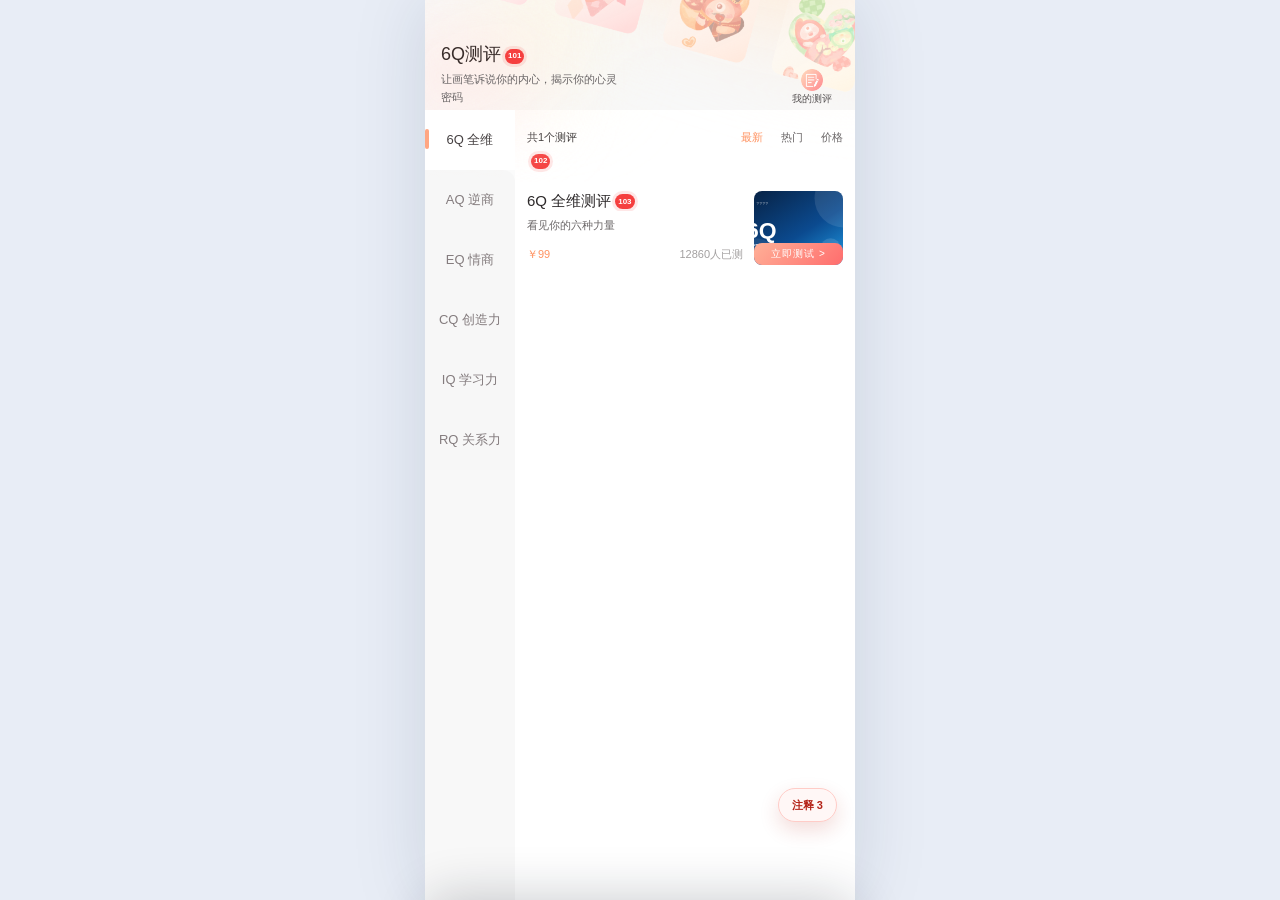
==== 6Q_exam_h5/index.html @ 6b04bda8 "feat(exam): v2.1.0 亲子养育报告改版 基线重定为 v2.0.0（清除 v3.0.0 痕迹）。 新增 5 力 / 20 题 / 60 分计分与三档：低档 0-23、中档 24-47、高" ====
<!DOCTYPE html>
<html lang="zh-CN">
<head>
  <meta charset="UTF-8" />
  <meta name="viewport" content="width=device-width, initial-scale=1.0, viewport-fit=cover" />
  <title>6Q测评</title>
  <link rel="stylesheet" href="css/h5.css?v=4" />
  <link rel="stylesheet" href="css/source.css?v=4" />
</head>
<body data-page="menu">
  <div class="h5-app" id="app"><div id="h5-page"><div id="h5-bottom"></div></div></div>
  <script src="js/data.js?v=4"></script>
  <script src="js/notes.js?v=4"></script>
  <script src="js/core.js?v=4"></script>
  <script src="js/pages.js?v=4"></script>
</body>
</html>
---- 6Q_exam_h5/css/h5.css ----
/* 心画测评 H5 · v2.0.0 */
:root {
  --h5-primary: #1677ff;
  --h5-primary-deep: #0e63df;
  --h5-deep: #0b2b5c;
  --h5-orange: #ff7a45;
  --h5-pink: #eb2f96;
  --h5-green: #16a34a;
  --h5-ink: #172033;
  --h5-ink2: #39445a;
  --h5-muted: #7b8496;
  --h5-line: #edf0f5;
  --h5-bg: #f5f7fb;
  --h5-card: #ffffff;
  --h5-radius: 16px;
  --h5-shadow: 0 8px 24px rgba(20, 35, 70, .06);
  --h5-font: -apple-system, BlinkMacSystemFont, "Segoe UI", "PingFang SC", "Hiragino Sans GB", "Microsoft YaHei", sans-serif;
}
* { box-sizing: border-box; -webkit-tap-highlight-color: transparent; }
html, body { margin: 0; padding: 0; }
body {
  min-height: 100vh;
  display: flex;
  justify-content: center;
  background: #e8edf6;
  color: var(--h5-ink);
  font-family: var(--h5-font);
  font-size: 14px;
  -webkit-font-smoothing: antialiased;
}
a { color: inherit; text-decoration: none; }
button, input, textarea, select { font: inherit; }
button { cursor: pointer; }
img { display: block; max-width: 100%; }

.h5-app {
  width: 100%;
  max-width: 430px;
  min-height: 100vh;
  position: relative;
  overflow-x: hidden;
  background: var(--h5-bg);
  box-shadow: 0 0 70px rgba(15, 35, 70, .13);
}
#h5-page { padding-bottom: 76px; }

/* 状态栏 */
.h5-status {
  height: 42px;
  display: flex;
  align-items: center;
  justify-content: space-between;
  padding: 0 18px;
  font-size: 12px;
  font-weight: 700;
  letter-spacing: .02em;
  position: relative;
  z-index: 40;
}
.h5-status--light { color: #fff; background: #071e3d; }
.h5-status__icons { display: flex; align-items: center; gap: 5px; }
.h5-status__signal { display: flex; align-items: flex-end; gap: 2px; height: 10px; }
.h5-status__signal i { width: 2px; background: currentColor; border-radius: 1px; }
.h5-status__signal i:nth-child(1) { height: 4px; }
.h5-status__signal i:nth-child(2) { height: 6px; }
.h5-status__signal i:nth-child(3) { height: 8px; }
.h5-status__signal i:nth-child(4) { height: 10px; }
.h5-status__battery { width: 20px; height: 10px; border: 1px solid currentColor; border-radius: 3px; position: relative; opacity: .85; }
.h5-status__battery::after { content: ""; position: absolute; left: 2px; top: 2px; bottom: 2px; width: 12px; background: currentColor; border-radius: 1px; }

/* 导航 */
.h5-nav {
  position: sticky;
  top: 0;
  z-index: 30;
  height: 48px;
  display: flex;
  align-items: center;
  gap: 6px;
  padding: 0 12px;
  background: rgba(255, 255, 255, .92);
  backdrop-filter: blur(12px);
  border-bottom: 1px solid rgba(15, 23, 42, .04);
}
.h5-nav--clear { background: transparent; border-bottom: 0; backdrop-filter: none; color: #fff; }
.h5-nav__back {
  width: 34px; height: 34px;
  display: grid; place-items: center;
  border: 0; border-radius: 50%;
  background: rgba(15, 23, 42, .04);
  color: var(--h5-ink);
  font-size: 20px;
  line-height: 1;
  flex: 0 0 auto;
}
.h5-nav--clear .h5-nav__back { background: rgba(255,255,255,.16); color: #fff; }
.h5-nav h1 { flex: 1; margin: 0; font-size: 16px; font-weight: 700; text-align: center; }
.h5-nav__right { width: 34px; height: 34px; display: grid; place-items: center; border: 0; background: transparent; color: inherit; font-size: 18px; }
.h5-nav__right--text { width: auto; font-size: 12px; color: var(--h5-muted); }

/* 页面内容 */
.h5-scroll { padding-bottom: 92px; min-height: calc(100vh - 42px); }
.h5-pad { padding: 0 16px; }
.h5-section { margin: 18px 16px 0; }
.h5-section__head { display: flex; align-items: center; gap: 8px; margin-bottom: 10px; }
.h5-section__head h2 { margin: 0; font-size: 17px; font-weight: 800; letter-spacing: -.01em; }
.h5-section__head .h5-sub { color: var(--h5-muted); font-size: 11px; }
.h5-section__more { margin-left: auto; color: var(--h5-primary); font-size: 12px; }
.h5-card {
  background: var(--h5-card);
  border-radius: var(--h5-radius);
  box-shadow: var(--h5-shadow);
  padding: 16px;
}
.h5-card + .h5-card { margin-top: 12px; }
.h5-card__title { margin: 0 0 8px; font-size: 15px; font-weight: 800; }
.h5-muted { color: var(--h5-muted); }
.h5-small { font-size: 12px; }
.h5-tiny { font-size: 10px; }
.h5-mt8 { margin-top: 8px; } .h5-mt12 { margin-top: 12px; } .h5-mt16 { margin-top: 16px; } .h5-mt20 { margin-top: 20px; }
.h5-mb8 { margin-bottom: 8px; } .h5-mb12 { margin-bottom: 12px; } .h5-mb16 { margin-bottom: 16px; }
.h5-flex { display: flex; align-items: center; gap: 8px; }
.h5-between { display: flex; align-items: center; justify-content: space-between; gap: 8px; }
.h5-right { margin-left: auto; }

/* 首页 */
.h5-hero {
  position: relative;
  overflow: hidden;
  padding: 6px 18px 24px;
  color: #fff;
  background: linear-gradient(135deg, #071e3d 0%, #0b3b78 55%, #1677ff 100%);
  border-radius: 0 0 28px 28px;
}
.h5-hero::after {
  content: "";
  position: absolute; right: -70px; top: -90px;
  width: 260px; height: 260px; border-radius: 50%;
  background: radial-gradient(circle, rgba(255,255,255,.22), transparent 62%);
}
.h5-hero__brand { display: flex; align-items: center; gap: 9px; position: relative; z-index: 1; padding-top: 4px; }
.h5-hero__mark { width: 30px; height: 30px; border-radius: 9px; background: linear-gradient(135deg, #fff, #9cc8ff); box-shadow: inset 0 0 0 4px rgba(11,43,92,.22); }
.h5-hero__brand b { font-size: 15px; letter-spacing: .02em; }
.h5-hero__ver { margin-left: auto; padding: 2px 7px; border-radius: 999px; font-size: 10px; background: rgba(255,255,255,.14); border: 1px solid rgba(255,255,255,.22); }
.h5-hero h1 { position: relative; z-index: 1; margin: 20px 0 6px; font-size: 26px; line-height: 1.25; letter-spacing: -.02em; }
.h5-hero p { position: relative; z-index: 1; margin: 0; font-size: 12px; line-height: 1.7; opacity: .82; }
.h5-search {
  position: relative; z-index: 1;
  display: flex; align-items: center; gap: 8px;
  height: 42px; margin-top: 16px; padding: 0 14px;
  border-radius: 14px; background: rgba(255,255,255,.16);
  border: 1px solid rgba(255,255,255,.22);
  color: rgba(255,255,255,.78); font-size: 13px;
}
.h5-search input { flex: 1; min-width: 0; border: 0; background: transparent; color: #fff; outline: none; }
.h5-search input::placeholder { color: rgba(255,255,255,.62); }

.h5-cats { display: grid; grid-template-columns: repeat(6, 1fr); gap: 7px; margin-top: 18px; }
.h5-cat { display: flex; flex-direction: column; align-items: center; gap: 6px; color: #fff; font-size: 10px; }
.h5-cat__icon {
  width: 42px; height: 42px; border-radius: 14px;
  display: grid; place-items: center;
  font-size: 12px; font-weight: 800;
  background: rgba(255,255,255,.15);
  border: 1px solid rgba(255,255,255,.2);
  box-shadow: inset 0 1px 0 rgba(255,255,255,.2);
}
.h5-cat:nth-child(1) .h5-cat__icon { background: rgba(22,119,255,.45); }
.h5-cat:nth-child(2) .h5-cat__icon { background: rgba(47,128,237,.42); }
.h5-cat:nth-child(3) .h5-cat__icon { background: rgba(235,47,150,.4); }
.h5-cat:nth-child(4) .h5-cat__icon { background: rgba(250,140,22,.4); }
.h5-cat:nth-child(5) .h5-cat__icon { background: rgba(19,168,168,.4); }
.h5-cat:nth-child(6) .h5-cat__icon { background: rgba(82,196,26,.38); }

.h5-hscroll { display: flex; gap: 12px; overflow-x: auto; padding: 2px 16px 6px; margin: 0 -16px; scrollbar-width: none; }
.h5-hscroll::-webkit-scrollbar { display: none; }
.h5-rec {
  flex: 0 0 236px; overflow: hidden;
  border-radius: 16px; background: #fff; box-shadow: var(--h5-shadow);
}
.h5-rec img { width: 100%; height: 132px; object-fit: cover; }
.h5-rec__body { padding: 11px 12px 13px; }
.h5-rec__body b { display: block; font-size: 14px; line-height: 1.4; }
.h5-rec__body span { display: block; margin-top: 3px; color: var(--h5-muted); font-size: 11px; }
.h5-rec__foot { display: flex; align-items: center; margin-top: 9px; }
.h5-rec__price { color: #e85d04; font-weight: 800; font-size: 14px; }
.h5-rec__price small { font-weight: 400; font-size: 10px; color: var(--h5-muted); }
.h5-rec__go { margin-left: auto; padding: 5px 10px; border-radius: 999px; background: #eaf2ff; color: var(--h5-primary); font-size: 11px; font-weight: 700; }

.h5-goods { display: flex; gap: 12px; padding: 12px; border-radius: 16px; background: #fff; box-shadow: var(--h5-shadow); }
.h5-goods + .h5-goods { margin-top: 10px; }
.h5-goods img { width: 104px; height: 70px; border-radius: 11px; object-fit: cover; flex: 0 0 auto; }
.h5-goods__body { flex: 1; min-width: 0; display: flex; flex-direction: column; }
.h5-goods__body b { font-size: 14px; line-height: 1.4; }
.h5-goods__body p { margin: 4px 0 0; color: var(--h5-muted); font-size: 11px; line-height: 1.5; display: -webkit-box; -webkit-line-clamp: 2; -webkit-box-orient: vertical; overflow: hidden; }
.h5-goods__meta { display: flex; align-items: center; gap: 8px; margin-top: auto; padding-top: 7px; color: var(--h5-muted); font-size: 10px; }
.h5-goods__meta i { font-style: normal; }
.h5-goods__price { margin-left: auto; color: #e85d04; font-weight: 800; font-size: 13px; }

.h5-empty { padding: 46px 20px; text-align: center; color: var(--h5-muted); }
.h5-empty b { display: block; margin-bottom: 6px; color: var(--h5-ink2); font-size: 14px; }

/* 底部导航 */
.h5-bottom {
  position: fixed;
  left: 50%; bottom: 0;
  transform: translateX(-50%);
  z-index: 35;
  width: 100%; max-width: 430px;
  height: 62px;
  display: grid; grid-template-columns: repeat(3, 1fr);
  background: rgba(255,255,255,.96);
  border-top: 1px solid rgba(15,23,42,.06);
  backdrop-filter: blur(14px);
  padding-bottom: env(safe-area-inset-bottom, 0);
}
.h5-tab { display: flex; flex-direction: column; align-items: center; justify-content: center; gap: 3px; color: #9aa3b2; font-size: 10px; }
.h5-tab__icon { font-size: 19px; line-height: 1; opacity: .75; }
.h5-tab.is-on { color: var(--h5-primary); font-weight: 700; }
.h5-tab.is-on .h5-tab__icon { opacity: 1; }

/* 详情 */
.h5-detail-hero { position: relative; height: 224px; overflow: hidden; background: #0b2b5c; }
.h5-detail-hero img { width: 100%; height: 100%; object-fit: cover; }
.h5-detail-hero::after { content: ""; position: absolute; inset: 0; background: linear-gradient(180deg, rgba(0,0,0,.04), rgba(0,0,0,.46)); }
.h5-detail-hero__copy { position: absolute; left: 18px; right: 18px; bottom: 22px; z-index: 2; color: #fff; }
.h5-detail-hero__copy h1 { margin: 0 0 6px; font-size: 24px; line-height: 1.25; letter-spacing: -.02em; }
.h5-detail-hero__copy p { margin: 0; font-size: 12px; opacity: .82; }
.h5-detail-body { position: relative; margin-top: -18px; border-radius: 20px 20px 0 0; background: var(--h5-bg); padding-top: 18px; }
.h5-chip-row { display: flex; flex-wrap: wrap; gap: 7px; }
.h5-chip { padding: 5px 9px; border-radius: 999px; background: #f0f4fa; color: var(--h5-ink2); font-size: 11px; }
.h5-chip--blue { background: #eaf2ff; color: var(--h5-primary); }
.h5-price-row { display: flex; align-items: flex-end; gap: 8px; margin-top: 14px; }
.h5-price { color: #e85d04; font-size: 27px; font-weight: 800; line-height: 1; }
.h5-price small { font-size: 12px; font-weight: 500; color: var(--h5-muted); }
.h5-buy-count { margin-left: auto; color: var(--h5-muted); font-size: 11px; }
.h5-list { margin: 0; padding: 0; list-style: none; }
.h5-list li { position: relative; padding-left: 16px; margin: 8px 0; color: var(--h5-ink2); font-size: 13px; line-height: 1.7; }
.h5-list li::before { content: ""; position: absolute; left: 2px; top: 8px; width: 5px; height: 5px; border-radius: 50%; background: #a9c8ff; }
.h5-quote { padding: 12px 14px; border-radius: 12px; background: #f7f9fc; border-left: 3px solid #bcd7ff; color: var(--h5-ink2); font-size: 12px; line-height: 1.75; }
.h5-actionbar {
  position: fixed; left: 50%; bottom: 0; transform: translateX(-50%);
  z-index: 36; width: 100%; max-width: 430px;
  display: flex; align-items: center; gap: 10px;
  padding: 10px 14px calc(10px + env(safe-area-inset-bottom, 0));
  background: rgba(255,255,255,.97);
  border-top: 1px solid rgba(15,23,42,.06);
  backdrop-filter: blur(12px);
}
.h5-actionbar__icon { width: 42px; height: 42px; border: 1px solid var(--h5-line); border-radius: 12px; background: #fff; display: grid; place-items: center; color: var(--h5-muted); font-size: 17px; }
.h5-actionbar__icon.is-on { color: var(--h5-orange); border-color: #ffd8c2; background: #fff7f2; }
.h5-btn {
  display: flex; align-items: center; justify-content: center; gap: 6px;
  min-height: 44px; padding: 0 18px;
  border: 0; border-radius: 13px;
  background: var(--h5-primary); color: #fff;
  font-size: 15px; font-weight: 700;
  box-shadow: 0 8px 18px rgba(22,119,255,.24);
}
.h5-btn:active { transform: translateY(1px); }
.h5-btn--block { flex: 1; width: 100%; }
.h5-btn--ghost { background: #fff; color: var(--h5-primary); border: 1px solid #cfe0ff; box-shadow: none; }
.h5-btn--orange { background: linear-gradient(135deg, #ff8a3d, #ff6b35); box-shadow: 0 8px 18px rgba(255,107,53,.26); }
.h5-btn--sm { min-height: 34px; padding: 0 12px; border-radius: 10px; font-size: 12px; }
.h5-btn[disabled] { opacity: .5; }

/* 答题 */
.h5-quiz-head { padding: 8px 16px 0; }
.h5-quiz-count { display: flex; align-items: baseline; gap: 5px; color: var(--h5-muted); font-size: 12px; }
.h5-quiz-count b { color: var(--h5-primary); font-size: 24px; line-height: 1; }
.h5-progress { height: 6px; margin-top: 10px; border-radius: 999px; background: #e8edf5; overflow: hidden; }
.h5-progress i { display: block; height: 100%; border-radius: 999px; background: linear-gradient(90deg, #65a8ff, #1677ff); transition: width .25s; }
.h5-question { margin: 18px 16px 0; padding: 20px 18px 18px; border-radius: 18px; background: #fff; box-shadow: var(--h5-shadow); }
.h5-question__tip { color: var(--h5-primary); font-size: 11px; font-weight: 700; letter-spacing: .04em; }
.h5-question h1 { margin: 8px 0 18px; font-size: 19px; line-height: 1.6; font-weight: 700; letter-spacing: -.01em; }
.h5-option {
  display: flex; align-items: flex-start; gap: 11px;
  width: 100%; margin-bottom: 10px; padding: 13px 14px;
  border: 1.5px solid #edf0f5; border-radius: 13px;
  background: #fbfcfe; color: var(--h5-ink2); text-align: left;
  font-size: 14px; line-height: 1.55;
  transition: all .16s;
}
.h5-option__letter {
  width: 24px; height: 24px; flex: 0 0 auto;
  display: grid; place-items: center;
  border-radius: 50%; background: #eef3fb; color: #64748b;
  font-size: 11px; font-weight: 700;
}
.h5-option.is-on { border-color: var(--h5-primary); background: #f2f8ff; color: var(--h5-ink); box-shadow: 0 0 0 3px rgba(22,119,255,.08); }
.h5-option.is-on .h5-option__letter { background: var(--h5-primary); color: #fff; }
.h5-quiz-foot { display: flex; gap: 10px; margin: 16px 16px 0; }
.h5-quiz-foot .h5-btn { flex: 1; }

/* 结果 */
.h5-result-hero {
  position: relative; overflow: hidden;
  padding: 18px 18px 28px; color: #fff;
  background: linear-gradient(135deg, #071e3d 0%, #0b3b78 52%, #1677ff 100%);
  border-radius: 0 0 30px 30px;
}
.h5-result-hero::after { content: ""; position: absolute; right: -60px; top: -80px; width: 240px; height: 240px; border-radius: 50%; background: radial-gradient(circle, rgba(255,255,255,.2), transparent 64%); }
.h5-result-hero__label { position: relative; z-index: 1; margin: 10px 0 0; font-size: 12px; opacity: .72; letter-spacing: .08em; }
.h5-result-hero h1 { position: relative; z-index: 1; margin: 4px 0 2px; font-size: 28px; letter-spacing: -.02em; }
.h5-result-hero p { position: relative; z-index: 1; margin: 0; font-size: 12px; opacity: .78; }
.h5-score-row { position: relative; z-index: 1; display: flex; align-items: center; gap: 18px; margin-top: 18px; }
.h5-ring { position: relative; width: 112px; height: 112px; flex: 0 0 auto; }
.h5-ring svg { width: 100%; height: 100%; transform: rotate(-90deg); }
.h5-ring__center { position: absolute; inset: 0; display: flex; flex-direction: column; align-items: center; justify-content: center; }
.h5-ring__center b { font-size: 31px; line-height: 1; letter-spacing: -.03em; }
.h5-ring__center span { margin-top: 4px; font-size: 10px; opacity: .72; }
.h5-score-meta { flex: 1; min-width: 0; }
.h5-score-meta b { display: block; font-size: 16px; margin-bottom: 4px; }
.h5-score-meta p { margin: 0; font-size: 12px; line-height: 1.6; opacity: .8; }
.h5-chart { width: 100%; height: auto; overflow: visible; }
.h5-dim-row { display: flex; align-items: center; gap: 10px; margin: 10px 0; }
.h5-dim-row__name { width: 64px; flex: 0 0 auto; color: var(--h5-ink2); font-size: 12px; }
.h5-dim-row__bar { flex: 1; height: 8px; border-radius: 999px; background: #eef2f8; overflow: hidden; }
.h5-dim-row__bar i { display: block; height: 100%; border-radius: 999px; background: linear-gradient(90deg, #9cc8ff, #1677ff); }
.h5-dim-row__val { width: 34px; text-align: right; color: var(--h5-muted); font-size: 11px; }
.h5-acc { border-top: 1px solid var(--h5-line); }
.h5-acc__item { border-bottom: 1px solid var(--h5-line); }
.h5-acc__head { display: flex; align-items: center; gap: 8px; width: 100%; padding: 13px 0; border: 0; background: transparent; text-align: left; color: var(--h5-ink); font-size: 13px; font-weight: 700; }
.h5-acc__head span { margin-left: auto; color: var(--h5-muted); font-weight: 400; font-size: 14px; }
.h5-acc__body { padding: 0 0 13px; color: var(--h5-ink2); font-size: 12px; line-height: 1.8; }
.h5-acc__body[hidden] { display: none; }

/* 海报 */
.h5-poster-wrap { padding: 18px 16px 28px; display: flex; flex-direction: column; align-items: center; }
.h5-poster {
  width: 100%; max-width: 320px; aspect-ratio: 550 / 956;
  position: relative; overflow: hidden;
  border-radius: 18px; color: #fff;
  background: linear-gradient(160deg, #071e3d 0%, #0b3b78 46%, #1677ff 100%);
  box-shadow: 0 18px 46px rgba(11,43,92,.28);
  padding: 24px 22px;
}
.h5-poster::after { content: ""; position: absolute; right: -70px; top: -50px; width: 220px; height: 220px; border-radius: 50%; background: radial-gradient(circle, rgba(255,255,255,.2), transparent 64%); }
.h5-poster__brand { position: relative; z-index: 1; font-size: 10px; letter-spacing: .14em; opacity: .7; }
.h5-poster__title { position: relative; z-index: 1; margin: 14px 0 5px; font-size: 22px; line-height: 1.3; font-weight: 800; }
.h5-poster__sub { position: relative; z-index: 1; font-size: 11px; opacity: .75; }
.h5-poster__score { position: relative; z-index: 1; margin: 22px 0 4px; font-size: 54px; line-height: 1; font-weight: 800; letter-spacing: -.04em; }
.h5-poster__score span { font-size: 13px; font-weight: 500; opacity: .7; }
.h5-poster__range { position: relative; z-index: 1; font-size: 15px; font-weight: 700; }
.h5-poster__chart { position: relative; z-index: 1; margin: 10px 0; height: 150px; }
.h5-poster__chart svg { width: 100%; height: 100%; }
.h5-poster__dims { position: relative; z-index: 1; display: grid; grid-template-columns: repeat(3, 1fr); gap: 7px; margin-top: 8px; }
.h5-poster__dim { padding: 7px 6px; border-radius: 8px; background: rgba(255,255,255,.1); border: 1px solid rgba(255,255,255,.12); text-align: center; }
.h5-poster__dim b { display: block; font-size: 15px; }
.h5-poster__dim span { font-size: 9px; opacity: .7; }
.h5-poster__foot { position: absolute; left: 22px; right: 22px; bottom: 20px; z-index: 1; display: flex; align-items: flex-end; gap: 12px; }
.h5-poster__qr { width: 58px; height: 58px; padding: 5px; border-radius: 8px; background: #fff; }
.h5-poster__qr img { width: 100%; height: 100%; }
.h5-poster__foot p { margin: 0; font-size: 9px; line-height: 1.6; opacity: .68; }
.h5-poster__foot b { color: #fff; font-size: 11px; }
.h5-poster-actions { display: flex; gap: 10px; width: 100%; max-width: 320px; margin-top: 16px; }
.h5-poster-actions .h5-btn { flex: 1; }

/* 个人中心 */
.h5-profile-hero { padding: 8px 18px 26px; color: #fff; background: linear-gradient(135deg, #071e3d 0%, #0b3b78 55%, #1677ff 100%); border-radius: 0 0 28px 28px; }
.h5-profile { display: flex; align-items: center; gap: 13px; margin-top: 10px; }
.h5-avatar { width: 58px; height: 58px; border-radius: 50%; display: grid; place-items: center; background: linear-gradient(135deg, #fff, #b9d6ff); color: #0b3b78; font-size: 20px; font-weight: 800; border: 2px solid rgba(255,255,255,.6); }
.h5-profile__meta b { display: block; font-size: 18px; }
.h5-profile__meta span { display: block; margin-top: 3px; font-size: 11px; opacity: .75; }
.h5-profile__edit { margin-left: auto; padding: 6px 11px; border-radius: 999px; border: 1px solid rgba(255,255,255,.32); background: rgba(255,255,255,.12); color: #fff; font-size: 11px; }
.h5-stats { display: grid; grid-template-columns: repeat(3, 1fr); gap: 1px; margin-top: 18px; border-radius: 14px; overflow: hidden; background: rgba(255,255,255,.12); }
.h5-stat { padding: 11px 6px; text-align: center; background: rgba(255,255,255,.06); }
.h5-stat b { display: block; font-size: 20px; }
.h5-stat span { font-size: 10px; opacity: .7; }
.h5-menu { margin: 14px 16px 0; border-radius: 16px; overflow: hidden; background: #fff; box-shadow: var(--h5-shadow); }
.h5-menu a { display: flex; align-items: center; gap: 12px; min-height: 50px; padding: 0 15px; border-bottom: 1px solid var(--h5-line); font-size: 14px; }
.h5-menu a:last-child { border-bottom: 0; }
.h5-menu__icon { width: 30px; height: 30px; border-radius: 9px; display: grid; place-items: center; background: #f2f7ff; color: var(--h5-primary); font-size: 14px; }
.h5-menu__arrow { margin-left: auto; color: #c2c9d6; font-size: 16px; }

/* 记录 */
.h5-record { padding: 14px; border-radius: 15px; background: #fff; box-shadow: var(--h5-shadow); }
.h5-record + .h5-record { margin-top: 10px; }
.h5-record__head { display: flex; align-items: flex-start; gap: 10px; }
.h5-record__head b { font-size: 14px; line-height: 1.4; }
.h5-record__head span { display: block; margin-top: 3px; color: var(--h5-muted); font-size: 11px; }
.h5-record__score { margin-left: auto; text-align: right; }
.h5-record__score b { display: block; color: var(--h5-primary); font-size: 22px; line-height: 1; }
.h5-record__score span { font-size: 9px; color: var(--h5-muted); }
.h5-record__foot { display: flex; align-items: center; gap: 8px; margin-top: 12px; padding-top: 11px; border-top: 1px solid var(--h5-line); }
.h5-record__foot span { color: var(--h5-muted); font-size: 10px; }
.h5-record__foot .h5-btn { margin-left: auto; }

/* 表单 */
.h5-form { margin: 16px; padding: 18px; border-radius: 16px; background: #fff; box-shadow: var(--h5-shadow); }
.h5-field { margin-bottom: 15px; }
.h5-field label { display: block; margin-bottom: 7px; color: var(--h5-ink2); font-size: 12px; font-weight: 600; }
.h5-field label em { color: #f53f3f; font-style: normal; margin-right: 3px; }
.h5-input, .h5-textarea, .h5-select {
  width: 100%; min-height: 44px; padding: 0 13px;
  border: 1.5px solid #edf0f5; border-radius: 11px;
  background: #fbfcfe; color: var(--h5-ink); outline: none;
  font-size: 14px;
}
.h5-textarea { min-height: 92px; padding: 11px 13px; resize: vertical; line-height: 1.6; }
.h5-input:focus, .h5-textarea:focus, .h5-select:focus { border-color: var(--h5-primary); background: #fff; box-shadow: 0 0 0 3px rgba(22,119,255,.08); }
.h5-chips { display: flex; flex-wrap: wrap; gap: 8px; }
.h5-chipbtn { padding: 8px 12px; border: 1.5px solid #edf0f5; border-radius: 999px; background: #fbfcfe; color: var(--h5-ink2); font-size: 12px; }
.h5-chipbtn.is-on { border-color: var(--h5-primary); background: #eaf2ff; color: var(--h5-primary); font-weight: 700; }
.h5-stars { display: flex; gap: 6px; font-size: 28px; color: #e2e6ee; }
.h5-stars button { border: 0; background: transparent; padding: 0; font-size: 28px; line-height: 1; color: inherit; }
.h5-stars button.is-on { color: #ff9a2e; }
.h5-submit { margin: 18px 16px 0; }
.h5-success { padding: 50px 24px; text-align: center; }
.h5-success__icon { width: 66px; height: 66px; margin: 0 auto 16px; border-radius: 50%; display: grid; place-items: center; background: #e8f9ee; color: #16a34a; font-size: 30px; }
.h5-success h2 { margin: 0 0 8px; font-size: 19px; }
.h5-success p { margin: 0 0 20px; color: var(--h5-muted); font-size: 12px; line-height: 1.8; }

/* 登录 */
.h5-login { min-height: 100vh; display: flex; flex-direction: column; padding: 0 22px 30px; background: radial-gradient(900px 500px at 50% -10%, #dbeafe 0, transparent 62%), #f5f7fb; }
.h5-login__logo { width: 72px; height: 72px; margin: 48px auto 18px; border-radius: 22px; display: grid; place-items: center; background: linear-gradient(135deg, #0b2b5c, #1677ff); color: #fff; font-size: 23px; font-weight: 800; box-shadow: 0 18px 36px rgba(22,119,255,.26); }
.h5-login h1 { margin: 0; text-align: center; font-size: 21px; }
.h5-login p { margin: 8px 0 0; text-align: center; color: var(--h5-muted); font-size: 12px; line-height: 1.8; }
.h5-login__card { margin-top: 28px; padding: 18px; border-radius: 16px; background: #fff; box-shadow: var(--h5-shadow); }
.h5-login__row { display: flex; align-items: center; gap: 10px; padding: 11px 0; border-bottom: 1px solid var(--h5-line); font-size: 13px; }
.h5-login__row:last-child { border-bottom: 0; }
.h5-login__row span { color: var(--h5-muted); font-size: 12px; }
.h5-login__row b { margin-left: auto; }
.h5-wechat { display: flex; align-items: center; justify-content: center; gap: 8px; width: 100%; min-height: 46px; margin-top: 18px; border: 0; border-radius: 13px; background: #07c160; color: #fff; font-size: 15px; font-weight: 700; }
.h5-login__skip { margin-top: 14px; text-align: center; color: var(--h5-muted); font-size: 12px; }

/* 注释 */
.h5-notes-btn {
  position: fixed; right: max(18px, calc(50% - 197px)); bottom: 78px; z-index: 50;
  height: 34px; padding: 0 13px;
  border: 1px solid #ffccc7; border-radius: 999px;
  background: #fff7f6; color: #b42318;
  font-size: 11px; font-weight: 700;
  box-shadow: 0 8px 20px rgba(180,35,24,.16);
}
.h5-notes-panel {
  position: fixed; left: 50%; bottom: 0; z-index: 80;
  width: 100%; max-width: 430px;
  max-height: 72vh; overflow: auto;
  transform: translate(-50%, 102%);
  transition: transform .24s ease;
  padding: 18px 18px 30px;
  border-radius: 22px 22px 0 0;
  background: #fff;
  box-shadow: 0 -18px 50px rgba(15,23,42,.2);
}
.h5-notes-panel.is-open { transform: translate(-50%, 0); }
.h5-notes-panel h2 { margin: 0 0 6px; font-size: 16px; }
.h5-note-rule { margin: 0 0 14px; padding: 9px 11px; border-radius: 8px; background: #f7f9fc; color: var(--h5-muted); font-size: 11px; line-height: 1.7; }
.h5-note-block { padding: 12px; margin-bottom: 12px; border: 1px solid var(--h5-line); border-radius: 11px; }
.h5-note-block h3 { display: flex; align-items: center; gap: 6px; margin: 0 0 8px; font-size: 13px; }
.h5-note-block h3 .h5-num { display: inline-grid; place-items: center; min-width: 20px; height: 20px; padding: 0 5px; border-radius: 999px; background: #f53f3f; color: #fff; font-size: 9px; }
.h5-note-block h3 .h5-ver { margin-left: auto; color: var(--h5-muted); font-size: 9px; font-weight: 400; }
.h5-note-block h4 { margin: 8px 0 3px; color: var(--h5-ink2); font-size: 10px; }
.h5-note-block p { margin: 0; color: #56627a; font-size: 11px; line-height: 1.7; }
.h5-note-block table { width: 100%; margin-top: 8px; border-collapse: collapse; font-size: 10px; }
.h5-note-block th, .h5-note-block td { padding: 5px 6px; border: 1px solid var(--h5-line); text-align: left; vertical-align: top; }
.h5-note-block th { background: #f7f9fc; }
.h5-note-close { width: 100%; margin-top: 6px; }

/* 红点 */
.h5-dot {
  display: inline-grid;
  place-items: center;
  min-width: 15px;
  height: 15px;
  padding: 0 3px;
  margin-left: 4px;
  border: 0;
  border-radius: 999px;
  background: #f53f3f;
  color: #fff;
  font-size: 8px;
  font-weight: 700;
  line-height: 1;
  vertical-align: 2px;
  box-shadow: 0 0 0 3px rgba(245, 63, 63, .12);
}

/* 轻提示 / 弹窗 */
.h5-toast { position: fixed; left: 50%; bottom: 86px; z-index: 120; transform: translate(-50%, 12px); padding: 9px 15px; border-radius: 999px; background: rgba(15,23,42,.86); color: #fff; font-size: 12px; opacity: 0; pointer-events: none; transition: all .2s; }
.h5-toast.is-on { opacity: 1; transform: translate(-50%, 0); }
.h5-modal { position: fixed; inset: 0; z-index: 110; display: none; align-items: center; justify-content: center; background: rgba(15,23,42,.4); padding: 24px; }
.h5-modal.is-open { display: flex; }
.h5-modal__card { width: 100%; max-width: 330px; border-radius: 18px; background: #fff; overflow: hidden; animation: h5pop .18s ease; }
@keyframes h5pop { from { transform: translateY(8px) scale(.98); opacity: .4; } to { transform: none; opacity: 1; } }
.h5-modal__body { padding: 20px 18px 8px; text-align: center; }
.h5-modal__body b { display: block; margin-bottom: 6px; font-size: 16px; }
.h5-modal__body p { margin: 0; color: var(--h5-muted); font-size: 12px; line-height: 1.7; }
.h5-modal__foot { display: flex; gap: 8px; padding: 14px 18px 18px; }
.h5-modal__foot .h5-btn { flex: 1; min-height: 40px; font-size: 13px; }

/* 桌面预览 */
@media (max-width: 520px) {
  body { background: var(--h5-bg); }
  .h5-app { box-shadow: none; }
  .h5-bottom, .h5-actionbar, .h5-notes-panel { max-width: 100%; }
}
---- 6Q_exam_h5/css/source.css ----
/* 6Q 测评 H5 · 按 exam2.0 源码复刻 */
#h5-page { padding-bottom: 0; }
body { background: #e8edf6; }
.h5-app { background: #fff; }

.src-page { position: relative; width: 100%; min-height: 100vh; background: #fff; overflow-x: hidden; }
.src-header { box-sizing: border-box; padding: 40px 6px 0 0; display: flex; justify-content: space-between; position: sticky; top: 0; z-index: 100; width: 100%; height: 80px; background: #fff; }
.src-back { width: 40px; height: 40px; background: url('../assets/source/icon/backIcon.png') center / 40% no-repeat; }
.src-header-title { width: 200px; height: 40px; font-size: 16px; font-weight: 500; color: #392D2B; line-height: 40px; text-align: center; }
.src-header-other { width: 40px; height: 40px; display: flex; align-items: center; justify-content: center; }
.src-share-icon { width: 24px; height: 24px; background: url('../assets/source/icon/shareIcon.png') center / 100% no-repeat; }
.src-header-history { display: flex; flex-direction: column; align-items: center; justify-content: center; width: 54px; color: #555152; font-size: 10px; }
.src-header-history i { width: 24px; height: 24px; background: url('../assets/source/icon/headerOtherIcon.png') center / 100% no-repeat; }

/* 首页 */
.menu-page { height: 100vh; overflow: hidden; background: #F8F8F8; }
.menu-page-back { position: absolute; top: 0; left: 0; width: 100%; height: 182px; background: url('../assets/source/image/examMenuWX.png') top / 100% no-repeat; }
.menu-header-content { position: relative; z-index: 90; box-sizing: border-box; padding: 40px 16px 0; height: 110px; }
.menu-header-content-title { height: 28px; font-size: 18px; font-weight: 500; color: #392D2B; line-height: 28px; }
.menu-header-content-subtitle { display: block; margin-top: 2px; width: 185px; font-size: 11px; color: #696566; line-height: 18px; overflow: hidden; display: -webkit-box; -webkit-line-clamp: 2; -webkit-box-orient: vertical; }
.menu-block { width: 100%; height: calc(100% - 110px); display: flex; }
.menu-tab { position: relative; width: 90px; height: 100%; background: linear-gradient(rgba(248,248,248,.1), #F8F8F8, #F8F8F8); overflow-x: hidden; overflow-y: auto; }
.menu-tab::-webkit-scrollbar { display: none; }
.menu-tab__icon { position: absolute; left: 0; width: 4px; height: 20px; background: #FFA682; border-radius: 2px; transition: all .4s; z-index: 20; }
.menu-tab-item { position: relative; width: 100%; height: 60px; font-size: 13px; color: #847C7E; line-height: 60px; text-align: center; background: rgba(248,248,248,.5); }
.menu-tab-item.is-on { color: #464142; font-weight: 500; background: #fff; }
.menu-tab-item.is-on::before { content: ''; position: absolute; right: 0; bottom: -12px; width: 12px; height: 12px; background: #fff; }
.menu-tab-item.is-on::after { content: ''; position: absolute; right: 0; bottom: -12px; width: 12px; height: 12px; border-radius: 0 12px 0 0; background: #F8F8F8; }
.menu-tab-item.is-on .menu-tab-inner::before { content: ''; position: absolute; right: 0; top: -12px; width: 12px; height: 12px; background: #fff; }
.menu-tab-item.is-on .menu-tab-inner::after { content: ''; position: absolute; right: 0; top: -12px; width: 12px; height: 12px; border-radius: 0 0 12px 0; background: #F8F8F8; }
.menu-content { box-sizing: border-box; padding: 12px 0 12px 12px; width: calc(100% - 90px); height: 100%; background: #fff; }
.menu-content-header { box-sizing: border-box; padding-right: 12px; width: 100%; height: 30px; display: flex; align-items: center; justify-content: space-between; }
.menu-content-header-total { width: calc(100% - 120px); font-size: 11px; color: #2E2A2B; line-height: 40px; }
.menu-sort { width: 40px; height: 30px; font-size: 11px; color: #696566; line-height: 30px; text-align: right; }
.menu-sort.is-on { font-weight: 500; color: #FF915F; }
.menu-content-body { box-sizing: border-box; padding-bottom: 40px; width: 100%; height: calc(100% - 30px); overflow-x: hidden; overflow-y: auto; }
.menu-goods { box-sizing: border-box; margin: 12px 0; width: calc(100% - 12px); min-height: 94px; position: relative; display: flex; align-items: center; justify-content: space-between; }
.menu-goods::after { content: ''; position: absolute; left: 0; bottom: -6px; width: 100%; height: 1px; background: #E6E1E2; }
.menu-goods:last-child::after { display: none; }
.menu-goods-info { width: calc(100% - 100px); min-height: 74px; }
.menu-goods-title { width: 100%; font-size: 15px; font-weight: 500; color: #2E2A2B; line-height: 20px; overflow: hidden; white-space: nowrap; text-overflow: ellipsis; }
.menu-goods-sub { width: 100%; margin-top: 4px; font-size: 11px; color: #696566; line-height: 20px; overflow: hidden; white-space: nowrap; text-overflow: ellipsis; }
.menu-goods-footer { margin-top: 12px; width: 100%; display: flex; align-items: center; justify-content: space-between; }
.menu-goods-price { font-size: 11px; color: #FF915F; white-space: nowrap; }
.menu-goods-count { font-size: 11px; color: #A3A0A0; white-space: nowrap; }
.menu-goods-view { position: relative; width: 89px; height: 74px; border-radius: 8px; overflow: hidden; background: #fcfcfc; }
.menu-goods-img { width: 89px; height: 74px; background-size: cover; background-position: center; }
.menu-goods-btn { position: absolute; bottom: 0; width: 89px; height: 22px; background: linear-gradient(133deg, #FFB097, #FF6D6D); border-radius: 8px 8px 0 0; font-size: 10px; color: #fff; line-height: 22px; text-align: center; letter-spacing: 1px; }
.menu-empty { position: absolute; top: 40%; left: 50%; width: 220px; transform: translateX(-50%); text-align: center; }
.menu-empty-img { width: 180px; height: 93px; margin: auto; background: url('../assets/source/image/defaultBack.png') center / 100% no-repeat; }
.menu-empty-str { margin-top: 8px; font-size: 12px; color: #696566; }

/* 详情 */
.detail-page { height: 100vh; overflow: hidden; background: #f8f8f8; }
.detail-scroll { height: calc(100vh - 164px); overflow-y: auto; }
.detail-img { width: 100%; height: 211px; background-size: cover; background-position: center; background-color: #eaeaea; }
.detail-info { box-sizing: border-box; position: relative; top: -11px; padding: 16px 12px; width: 100%; border-radius: 12px 12px 0 0; background: #fff; }
.detail-price { width: 100%; font-size: 17px; font-weight: 500; color: #FF8855; line-height: 25px; }
.detail-title-row { width: 100%; display: flex; align-items: flex-end; justify-content: space-between; }
.detail-title { font-size: 16px; font-weight: 500; color: #2E2A2B; }
.detail-count { font-size: 12px; color: #A3A0A0; }
.detail-sub { margin-top: 8px; width: 100%; font-size: 13px; color: #696566; line-height: 18px; text-align: justify; }
.detail-block { box-sizing: border-box; padding: 16px 12px 40px; width: 100%; min-height: calc(100% - 380px); background: #fff; }
.detail-block-title { font-size: 16px; font-weight: 500; color: #2E2A2B; line-height: 30px; }
.detail-html { margin-top: 4px; font-size: 13px; color: #696566; line-height: 20px; text-align: justify; }
.detail-footer { box-sizing: border-box; padding: 10px 12px 20px; width: 100%; height: 84px; display: flex; justify-content: space-between; background: #fff; }
.detail-collect { width: 40px; height: 40px; text-align: center; }
.detail-collect-icon { width: 24px; height: 24px; margin: auto; background: url('../assets/source/icon/collectionIcon1.png') center / 100% no-repeat; }
.detail-collect.is-on .detail-collect-icon { background-image: url('../assets/source/icon/collectionIcon2.png'); }
.detail-collect span { display: block; font-size: 10px; color: #5A5050; letter-spacing: 1px; }
.detail-collect.is-on span { color: #FF9E4D; }
.detail-start { width: calc(100% - 50px); height: 40px; border-radius: 22px; background: #FF9E4D; color: #fff; font-size: 14px; font-weight: 500; line-height: 40px; text-align: center; letter-spacing: 1px; }

/* 须知 */
.notice-page { height: 100vh; overflow: hidden; background: #fff; }
.notice-body { box-sizing: border-box; height: calc(100vh - 80px); }
.notice-content { box-sizing: border-box; padding: 16px; height: calc(100% - 84px); background: #f8f8f8; }
.notice-card { box-sizing: border-box; padding: 20px 16px; width: 100%; height: 100%; border-radius: 8px; background: #fff; font-size: 14px; color: #555152; line-height: 22px; text-align: justify; overflow-y: auto; }
.notice-footer { box-sizing: border-box; padding: 10px 12px 20px; width: 100%; height: 84px; display: flex; background: #fff; }
.notice-btn { width: 100%; height: 40px; border-radius: 22px; background: #FF9E4D; color: #fff; font-size: 14px; font-weight: 500; line-height: 40px; text-align: center; letter-spacing: 1px; }

/* 年龄页 / 答题页 */
.pre-page { height: 100vh; overflow: hidden; display: flex; flex-direction: column; background: #FFD6C1; }
.pre-back { width: 100%; height: 226px; background: url('../assets/source/image/preExamBack.png') top / 100% auto no-repeat; }
@media (max-width: 430px) { .pre-back { height: 52vw; } }
.pre-content { flex: 1; padding: 0 12px; }
.pre-card { width: 100%; height: 100%; border-radius: 12px; background: #fff; overflow: hidden; }
.pre-question { box-sizing: border-box; padding: 20px 25px; width: 100%; height: calc(100% - 40px); overflow-y: auto; }
.pre-title { width: 100%; font-size: 16px; font-weight: 500; color: #5A5050; line-height: 22px; text-align: justify; }
.pre-age { display: block; margin: 30px auto 10px; width: 90%; height: 48px; border: 0; border-radius: 24px; background: #F8F8F8; text-align: center; color: #5A5050; font-size: 16px; outline: none; }
.pre-footer-bar { width: 100%; height: 40px; background: #ffede5; }
.pre-footer { box-sizing: border-box; padding: 10px 12px 30px; width: 100%; height: 112px; display: flex; align-items: flex-end; }
.pre-btn { width: 100%; height: 48px; border-radius: 12px; background: #FFA87B; color: #fff; font-size: 14px; font-weight: 500; line-height: 48px; text-align: center; letter-spacing: 1px; }
.quiz-content { box-sizing: border-box; padding: 0 16px; width: 100%; height: calc(100% - 40px); overflow-y: auto; }
.quiz-num { position: sticky; top: 0; box-sizing: border-box; padding-top: 14px; margin-bottom: 15px; width: 100%; height: 44px; background: #fff; text-align: center; font-size: 14px; color: #5A5050; }
.quiz-num b { font-size: 23px; font-weight: 500; color: #FF846E; letter-spacing: 2px; }
.quiz-question { width: 100%; font-size: 16px; font-weight: 500; color: #5A5050; line-height: 22px; text-align: justify; margin-bottom: 24px; }
.quiz-option { width: 90%; margin: 0 auto 16px; padding: 13px 10px; border-radius: 24px; background: #F8F8F8; color: #555152; font-size: 14px; line-height: 22px; text-align: center; box-sizing: border-box; cursor: pointer; }
.quiz-option.is-on { background: #FFEDE5; color: #FE763A; font-weight: 500; }
.quiz-footer { position: relative; flex: 1; min-height: 82px; box-sizing: border-box; padding: 10px 12px 30px; width: 100%; display: flex; flex-direction: column; align-items: stretch; justify-content: flex-end; }
.quiz-footer > .h5-dot { position: absolute; top: 8px; right: 16px; z-index: 2; }
.quiz-footer-inner { width: 100%; display: flex; flex-direction: column; align-items: center; }
.quiz-hint:not(:empty) { margin-bottom: 8px; padding: 4px 12px; border-radius: 999px; background: #fff; color: #e85d4c; font-size: 13px; font-weight: 600; line-height: 20px; }
.quiz-btn { width: 100%; height: 40px; border: 0; border-radius: 12px; background: #FFA87B; color: #fff; font-size: 14px; font-weight: 500; line-height: 40px; text-align: center; letter-spacing: 1px; cursor: pointer; }
.quiz-btn-row { width: 100%; height: 40px; display: flex; align-items: center; justify-content: space-between; }
.quiz-btn-row .quiz-btn { width: 48%; }

/* 结果 */
.result-page { min-height: 100vh; padding-bottom: 140px; background: #F8F8F8; overflow-x: hidden; }
.result-back { position: relative; height: 200px; margin-bottom: -200px; background: url('../assets/source/image/examResultBackWX.png') top / 100% no-repeat; }
.result-block { position: relative; z-index: 50; }
.result-user { box-sizing: border-box; padding: 0 16px; width: 100%; height: 90px; display: flex; align-items: center; }
.result-avatar { width: 43px; height: 43px; border-radius: 50%; background: rgba(255,255,255,.5); overflow: hidden; }
.result-avatar img { width: 100%; height: 100%; }
.result-name { margin-left: 12px; font-size: 14px; color: #2E2A2B; display: flex; align-items: center; }
.result-name b { margin: 0 6px; padding-bottom: 2px; font-size: 20px; color: #FF8E79; }
.result-card { box-sizing: border-box; width: 92%; margin: 10px auto 0; padding: 16px 20px; border-radius: 12px; background: #fff; }
.result-chart-tabs { width: 100%; display: flex; align-items: center; justify-content: space-between; }
.result-chart-tab { width: 50%; height: 40px; font-size: 14px; line-height: 40px; text-align: center; }
.result-chart-tab.is-on { font-weight: 500; color: #2E2A2B; background: url('../assets/source/image/chartLeft2.png') center / 100% no-repeat; }
.result-chart-tab:not(.is-on) { color: #847C7E; }
.result-chart-tab.right.is-on { background-image: url('../assets/source/image/chartRight2.png'); }
.result-chart-tab.right:not(.is-on) { background: url('../assets/source/image/chartRight1.png') center / 100% no-repeat; }
.result-chart-tab:not(.right):not(.is-on) { background: url('../assets/source/image/chartLeft1.png') center / 100% no-repeat; }
.result-chart-body { margin: 20px auto 0; height: 220px; }
.result-chart-body .h5-chart, .result-harmony-chart .h5-chart, .history-all-chart .h5-chart { width: 100%; height: 100%; }
.result-card-title { padding: 8px 0 4px; font-size: 16px; font-weight: 500; color: #464142; line-height: 22px; letter-spacing: 1px; }
.result-card-text { font-size: 14px; color: #555152; line-height: 20px; text-align: justify; letter-spacing: 1px; }
.result-suggest { box-sizing: border-box; margin-top: 24px; padding: 23px 12px 12px; border-radius: 8px; background: #FFF7F2; font-size: 13px; color: #464142; line-height: 20px; position: relative; }
.result-suggest::after { content: '建议'; position: absolute; top: -11px; left: 0; width: 56px; height: 22px; background: url('../assets/source/icon/suggestIcon.png') center / 100% no-repeat; color: #fff; font-size: 14px; font-weight: 500; line-height: 22px; text-align: center; }
.result-history { box-sizing: border-box; width: 92%; height: 40px; margin: 10px auto 0; padding: 0 12px; border-radius: 12px; background: url('../assets/source/image/historyExamBack.png') center / 100% no-repeat; display: flex; align-items: center; justify-content: space-between; }
.result-history span { font-size: 13px; color: #555152; letter-spacing: 1px; }
.result-history i { width: 18px; height: 18px; background: url('../assets/source/icon/historyExamGoIcon.png') center / 100% no-repeat; }
.result-harmony { box-sizing: border-box; width: 92%; margin: 10px auto 0; padding: 0 20px 20px; border-radius: 12px; background: #fff; }
.result-harmony-title { width: 141px; height: 30px; margin: auto; background: url('../assets/source/icon/titleIcon.png') center / 100% no-repeat; color: #fff; font-size: 14px; font-weight: 500; line-height: 30px; text-align: center; }
.result-harmony-chart { width: 100%; height: 250px; margin: 10px auto 0; }
.result-class { box-sizing: border-box; width: 92%; margin: 10px auto 0; padding: 6px 16px 0; border-radius: 12px; background: #fff; }
.result-class-tabs { position: relative; display: flex; align-items: center; height: 40px; }
.result-class-tab { width: 90px; margin-right: 30px; height: 40px; font-size: 16px; font-weight: 500; color: #464142; line-height: 38px; text-align: center; }
.result-class-underline { position: absolute; top: 36px; left: 36px; width: 20px; height: 3px; border-radius: 2px; background: #FF9343; transition: all .4s; }
.result-goods { width: 100%; height: 95px; display: flex; align-items: center; justify-content: space-between; border-bottom: 1px solid #EFE9E4; }
.result-goods:last-child { border-bottom: 0; }
.result-goods-img { width: 112px; height: 63px; margin-right: 16px; border-radius: 4px; background-size: cover; background-position: center; background-color: #D8D8D8; }
.result-goods-info { width: calc(100% - 128px); }
.result-goods-title { font-size: 16px; font-weight: 500; color: #464142; line-height: 20px; overflow: hidden; white-space: nowrap; text-overflow: ellipsis; }
.result-goods-price { margin-top: 20px; font-size: 15px; font-weight: 500; color: #FF9343; }
.result-feedback { box-sizing: border-box; width: 92%; margin: 10px auto 0; padding: 0 16px 20px; border-radius: 12px; background: #fff; }
.result-feedback-title { width: 100%; height: 40px; font-size: 13px; font-weight: 500; color: #333; line-height: 50px; }
.result-stars { display: flex; align-items: center; height: 30px; }
.result-stars button { border: 0; background: transparent; font-size: 25px; color: #e2e6ee; padding: 0; }
.result-stars button.is-on { color: #FFD47F; }
.result-star-score { width: 60px; height: 30px; font-size: 16px; font-weight: 500; color: #FF8E79; line-height: 30px; text-align: center; }
.result-feedback textarea { width: 100%; min-height: 72px; border: 0; border-radius: 8px; background: #f8f8f8; padding: 10px; font-size: 13px; color: #555152; resize: vertical; outline: none; }
.result-feedback-btn { margin-top: 12px; width: 100%; height: 40px; border-radius: 22px; background: #FF9E4D; color: #fff; font-size: 14px; font-weight: 500; line-height: 40px; text-align: center; }
.result-end { width: 100%; height: 40px; font-size: 12px; color: #696566; line-height: 50px; text-align: center; }
.result-home-btn { position: fixed; right: 12px; bottom: 106px; z-index: 100; width: 48px; height: 48px; border-radius: 50%; background: url('../assets/source/icon/goIndex.png') center / 100% no-repeat; }

/* 我的测评 */
.history-page { min-height: 100vh; padding-bottom: 40px; background: #FFF4EE; overflow-x: hidden; }
.history-back { position: relative; height: 367px; margin-bottom: -367px; background: url('../assets/source/image/myExamBackWX.png') top / 100% no-repeat; }
.history-block { position: relative; z-index: 50; }
.history-all { position: relative; box-sizing: border-box; width: 92%; margin: 10px auto 0; padding: 0 20px 20px; border-radius: 12px; background: #fff; }
.history-all-title { width: 141px; height: 30px; margin: auto; background: url('../assets/source/icon/titleIcon.png') center / 100% no-repeat; color: #fff; font-size: 14px; font-weight: 500; line-height: 30px; text-align: center; }
.history-all-chart { width: 100%; height: 250px; margin: 10px auto 0; }
.history-list { position: relative; margin-top: 24px; width: 100%; }
.history-select { position: relative; z-index: 20; display: flex; height: 56px; }
.history-select-bg { position: absolute; top: 0; left: 0; width: 100%; height: 56px; background: url('../assets/source/image/myChooseLeft.png') center / 100% no-repeat; z-index: 10; }
.history-select-bg.right { background-image: url('../assets/source/image/myChooseRight.png'); }
.history-select div { position: relative; z-index: 20; width: 50%; height: 56px; font-size: 16px; line-height: 56px; text-align: center; color: #847C7E; }
.history-select div.is-on { font-weight: 500; color: #555152; }
.history-list-block { box-sizing: border-box; padding: 12px; width: 100%; background: #FFF4EE; }
.history-card { box-sizing: border-box; padding: 16px 12px; width: 100%; border-radius: 8px; background: #fff; }
.history-item { margin-bottom: 32px; }
.history-item:last-child { margin-bottom: 0; }
.history-item-content { display: flex; align-items: center; justify-content: space-between; width: 100%; height: 83px; }
.history-img { position: relative; width: 100px; height: 83px; border-radius: 8px; background-size: cover; background-position: center; background-color: #f8f8f8; overflow: hidden; }
.history-img span { position: absolute; bottom: 0; left: 0; width: 100%; height: 22px; background: linear-gradient(133deg, #FFB097, #FF6D6D); color: #fff; font-size: 10px; line-height: 22px; text-align: center; }
.history-info { width: calc(100% - 112px); }
.history-title { display: flex; align-items: center; justify-content: space-between; }
.history-title b { font-size: 14px; font-weight: 500; color: #2E2A2B; }
.history-tip { font-size: 10px; color: #FF915F; }
.history-other { margin-top: 6px; font-size: 10px; color: #A3A0A0; }
.history-price { margin-top: 8px; font-size: 11px; color: #FF915F; }
.history-actions { display: flex; justify-content: flex-end; gap: 10px; margin-top: 10px; }
.history-actions button { height: 28px; padding: 0 14px; border: 1px solid #FF9E4D; border-radius: 14px; background: #fff; color: #FF9E4D; font-size: 11px; }
.history-actions button.solid { background: #FF9E4D; color: #fff; }
.history-empty { padding: 40px 0; text-align: center; color: #696566; font-size: 12px; }

/* 订单 */
.order-page { width: 100%; height: 100vh; overflow: hidden; background: #f8f8f8; }
.order-header { position: relative; box-sizing: border-box; padding-top: 44px; width: 100%; height: 88px; display: flex; align-items: center; justify-content: center; background: #fff; }
.order-header-title { font-size: 16px; font-weight: 500; color: #392D2B; }
.order-back { position: absolute; left: 0; bottom: 0; width: 40px; height: 40px; background: url('../assets/source/icon/backIcon.png') center / 50% no-repeat; }
.order-body { box-sizing: border-box; padding: 10px 12px 40px; width: 100%; height: calc(100% - 154px); overflow-y: auto; }
.order-card { box-sizing: border-box; padding: 16px 12px; width: 100%; border-radius: 6px; background: #fff; }
.order-item { display: flex; align-items: center; justify-content: space-between; width: 100%; height: 70px; }
.order-img { width: 123px; height: 70px; margin-right: 10px; border-radius: 4px; background-size: cover; background-position: center; background-color: #f8f8f8; }
.order-info { width: calc(100% - 143px); height: 70px; display: flex; flex-direction: column; justify-content: space-between; }
.order-name { font-size: 16px; font-weight: 500; color: #030305; line-height: 26px; overflow: hidden; white-space: nowrap; text-overflow: ellipsis; }
.order-price { font-size: 14px; font-weight: 600; color: #030305; line-height: 26px; }
.order-num { font-size: 12px; color: #A7A7A7; }
.order-row { display: flex; align-items: center; justify-content: space-between; margin-top: 16px; }
.order-label { font-size: 14px; color: #030305; }
.order-muted { font-size: 14px; color: #B2B2B5; }
.order-money { font-size: 14px; font-weight: 500; color: #EA595E; }
.order-bottom { box-sizing: border-box; padding: 0 16px; width: 100%; height: 66px; display: flex; align-items: center; justify-content: space-between; background: #fff; box-shadow: 0 0 10px 1px rgba(0,0,0,.04); }
.order-total { font-size: 18px; font-weight: 700; color: #EA595E; }
.order-submit { width: 104px; height: 40px; border-radius: 20px; background: #FFAC4D; color: #fff; font-size: 14px; line-height: 40px; text-align: center; }
.order-check { width: 18px; height: 18px; border-radius: 50%; border: 1px solid #ccc; }
.order-check.is-on { border-color: #ffac4d; background: #ffac4d; box-shadow: inset 0 0 0 4px #fff; }

/* 登录 */
.login-page { min-height: 100vh; background: #fff; }
.login-logo { width: 100%; margin-top: 60px; display: flex; flex-direction: column; align-items: center; }
.login-logo img { width: 90px; height: 80px; object-fit: contain; }
.login-logo p { margin: 8px 0 0; font-size: 13px; font-weight: bold; color: #323232; letter-spacing: 1px; line-height: 34px; }
.login-form { box-sizing: border-box; width: 90%; margin: 10px auto; padding: 10px; background: #f0f0f0; }
.login-form input { width: 100%; height: 44px; margin-top: 12px; border: 0; border-bottom: 1px solid #e5e5e5; background: transparent; font-size: 14px; color: #333; outline: none; }
.login-btn { width: 100%; height: 40px; margin-top: 40px; border-radius: 4px; background: #FF9C2A; color: #fff; font-size: 14px; font-weight: bold; line-height: 40px; text-align: center; }

/* 海报弹窗 */
.src-poster-mask { position: fixed; inset: 0; z-index: 150; display: none; align-items: center; justify-content: center; background: rgba(0,0,0,.55); padding: 18px; }
.src-poster-mask.is-open { display: flex; }
.src-poster-card { width: 275px; }
.src-poster-img { width: 275px; height: 478px; border-radius: 6px; overflow: hidden; background: #fff; }
.src-poster-img img { width: 100%; height: 100%; object-fit: cover; }
.src-poster-save { margin-top: 16px; width: 275px; height: 44px; border-radius: 6px; background: #fff; color: #030305; font-size: 14px; line-height: 44px; text-align: center; letter-spacing: 1px; }
.src-poster-close { margin-top: 10px; text-align: center; color: #fff; font-size: 12px; }
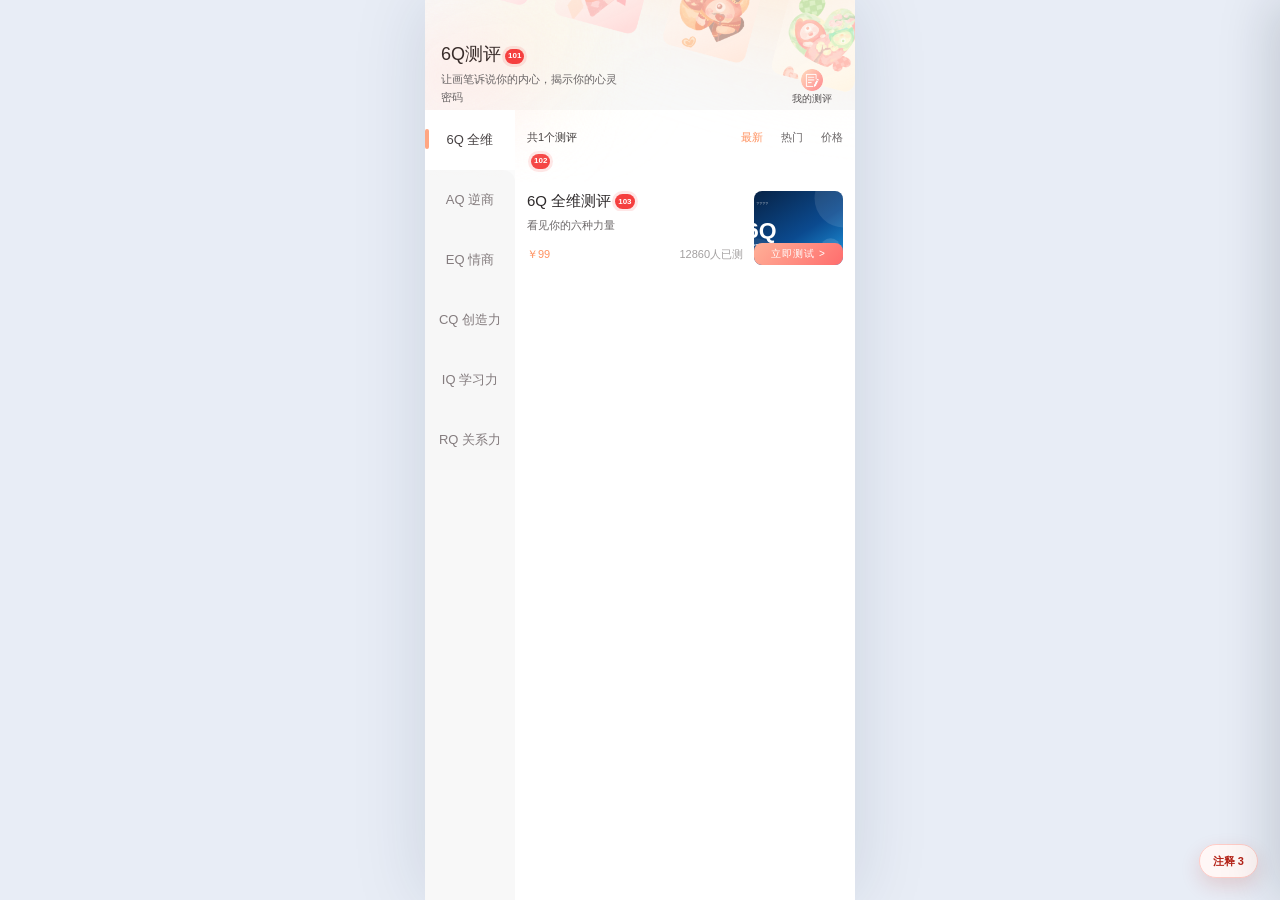
==== commit f0320f90: "feat(exam): 海报雷达取数、扫码分流与免费无感建单、推荐关系与登录校验（EX-207~210） 1. EX-207 海报雷达取数规则    - 取记录 dims → 每维上限 round(总" ====
--- a/6Q_exam_h5/index.html
+++ b/6Q_exam_h5/index.html
@@ -4,14 +4,14 @@
   <meta charset="UTF-8" />
   <meta name="viewport" content="width=device-width, initial-scale=1.0, viewport-fit=cover" />
   <title>6Q测评</title>
-  <link rel="stylesheet" href="css/h5.css?v=4" />
-  <link rel="stylesheet" href="css/source.css?v=4" />
+  <link rel="stylesheet" href="css/h5.css?v=8" />
+  <link rel="stylesheet" href="css/source.css?v=8" />
 </head>
 <body data-page="menu">
   <div class="h5-app" id="app"><div id="h5-page"><div id="h5-bottom"></div></div></div>
-  <script src="js/data.js?v=4"></script>
-  <script src="js/notes.js?v=4"></script>
-  <script src="js/core.js?v=4"></script>
-  <script src="js/pages.js?v=4"></script>
+  <script src="js/data.js?v=8"></script>
+  <script src="js/notes.js?v=8"></script>
+  <script src="js/core.js?v=8"></script>
+  <script src="js/pages.js?v=8"></script>
 </body>
 </html>
--- a/6Q_exam_h5/css/h5.css
+++ b/6Q_exam_h5/css/h5.css
@@ -445,6 +445,23 @@
   box-shadow: 0 -18px 50px rgba(15,23,42,.2);
 }
 .h5-notes-panel.is-open { transform: translate(-50%, 0); }
+
+/* 桌面预览：注释放手机右侧，不覆盖手机画面 */
+@media (min-width: 1200px) {
+  .h5-notes-panel {
+    left: auto; right: 0; top: 0; bottom: 0;
+    width: 380px; max-width: 380px;
+    height: 100vh; max-height: 100vh;
+    transform: translateX(102%);
+    border-radius: 0;
+    padding: 26px 22px 40px;
+    box-shadow: -18px 0 50px rgba(15, 23, 42, .16);
+    border-left: 1px solid var(--h5-line);
+  }
+  .h5-notes-panel.is-open { transform: none; }
+  .h5-notes-btn { right: 22px; bottom: 22px; }
+  .h5-notes-btn.is-open { right: 398px; }
+}
 .h5-notes-panel h2 { margin: 0 0 6px; font-size: 16px; }
 .h5-note-rule { margin: 0 0 14px; padding: 9px 11px; border-radius: 8px; background: #f7f9fc; color: var(--h5-muted); font-size: 11px; line-height: 1.7; }
 .h5-note-block { padding: 12px; margin-bottom: 12px; border: 1px solid var(--h5-line); border-radius: 11px; }
@@ -452,7 +469,7 @@
 .h5-note-block h3 .h5-num { display: inline-grid; place-items: center; min-width: 20px; height: 20px; padding: 0 5px; border-radius: 999px; background: #f53f3f; color: #fff; font-size: 9px; }
 .h5-note-block h3 .h5-ver { margin-left: auto; color: var(--h5-muted); font-size: 9px; font-weight: 400; }
 .h5-note-block h4 { margin: 8px 0 3px; color: var(--h5-ink2); font-size: 10px; }
-.h5-note-block p { margin: 0; color: #56627a; font-size: 11px; line-height: 1.7; }
+.h5-note-block p { margin: 0; color: #56627a; font-size: 11px; line-height: 1.7; white-space: pre-line; }
 .h5-note-block table { width: 100%; margin-top: 8px; border-collapse: collapse; font-size: 10px; }
 .h5-note-block th, .h5-note-block td { padding: 5px 6px; border: 1px solid var(--h5-line); text-align: left; vertical-align: top; }
 .h5-note-block th { background: #f7f9fc; }
